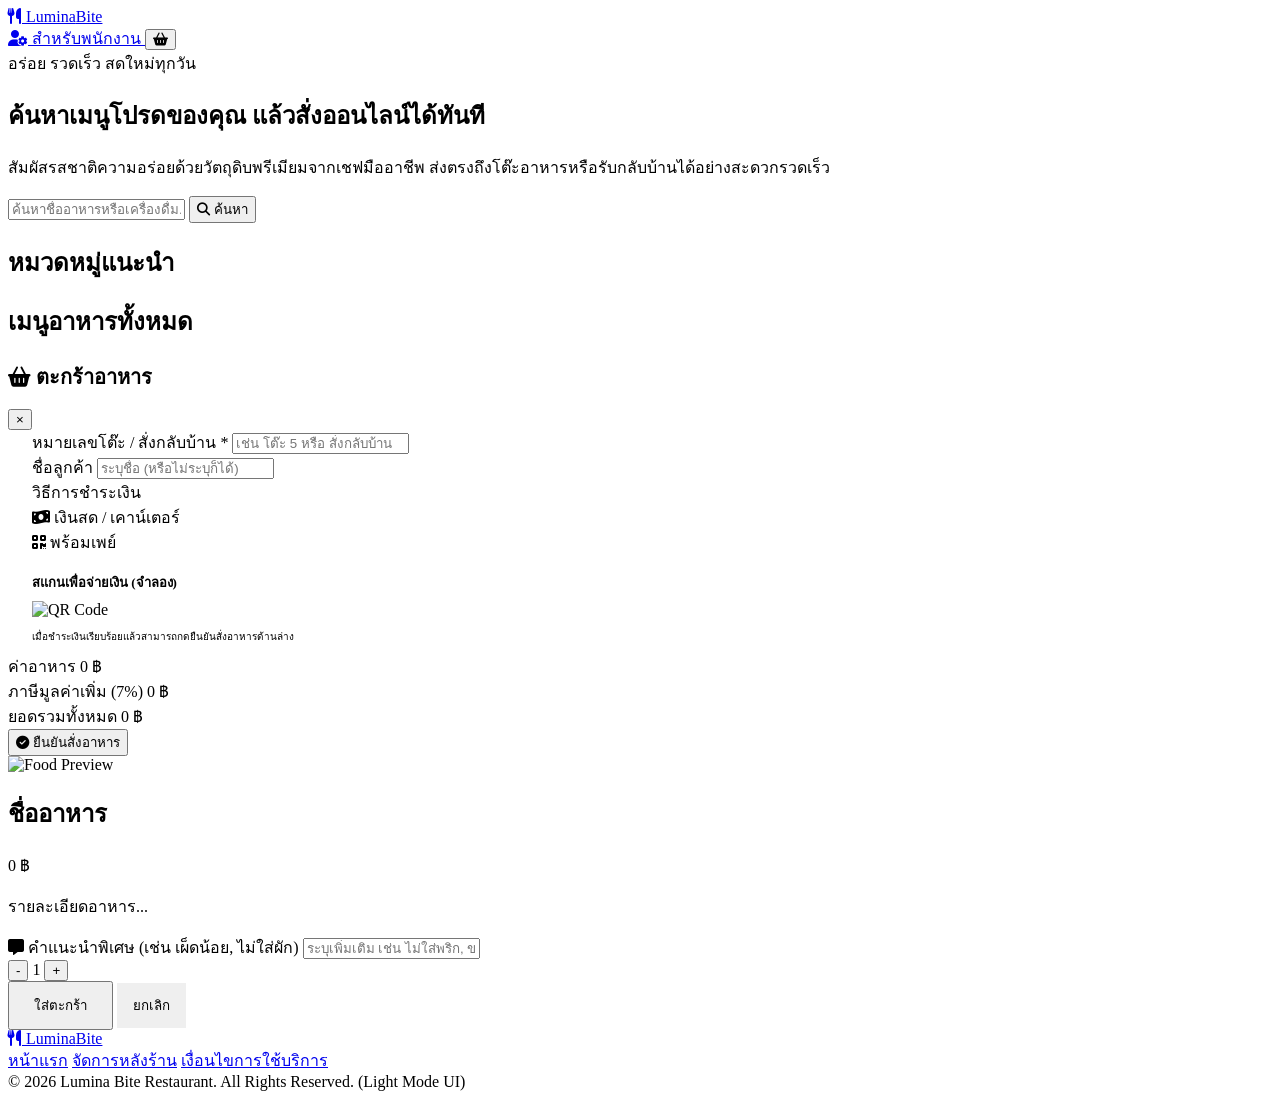
==== index.html @ dd10239e "Add files via upload" ====
<!DOCTYPE html>
<html lang="th">
<head>
  <meta charset="UTF-8">
  <meta name="viewport" content="width=device-width, initial-scale=1.0">
  <title>Lumina Bite - สั่งอาหารออนไลน์</title>
  
  <!-- FontAwesome Icons & Stylesheets -->
  <link rel="stylesheet" href="https://cdnjs.cloudflare.com/ajax/libs/font-awesome/6.4.0/css/all.min.css">
  <link rel="stylesheet" href="assets/css/style.css">
  
  <!-- Supabase CDN Script (Loads before ES6 modules) -->
  <script src="https://cdn.jsdelivr.net/npm/@supabase/supabase-js@2"></script>
</head>
<body>

  <!-- Header -->
  <header>
    <div class="nav-container">
      <a href="index.html" class="logo">
        <i class="fas fa-utensils"></i> Lumina<span>Bite</span>
      </a>
      <div class="nav-actions">
        <a href="admin.html" class="btn-secondary-outline" id="nav-admin-btn">
          <i class="fas fa-user-cog"></i> สำหรับพนักงาน
        </a>
        <button class="cart-icon-btn" id="cart-icon-btn">
          <i class="fas fa-shopping-basket"></i>
          <span class="cart-badge" id="cart-badge" style="display: none;">0</span>
        </button>
      </div>
    </div>
  </header>

  <!-- Hero Section -->
  <section class="hero">
    <div class="hero-banner">
      <div class="hero-content">
        <span class="hero-tag">อร่อย รวดเร็ว สดใหม่ทุกวัน</span>
        <h1>ค้นหาเมนูโปรดของคุณ แล้วสั่งออนไลน์ได้ทันที</h1>
        <p>สัมผัสรสชาติความอร่อยด้วยวัตถุดิบพรีเมียมจากเชฟมืออาชีพ ส่งตรงถึงโต๊ะอาหารหรือรับกลับบ้านได้อย่างสะดวกรวดเร็ว</p>
        
        <div class="search-box">
          <input type="text" id="search-input" placeholder="ค้นหาชื่ออาหารหรือเครื่องดื่ม...">
          <button id="search-btn"><i class="fas fa-search"></i> ค้นหา</button>
        </div>
      </div>
    </div>
  </section>

  <!-- Categories Slider -->
  <section class="categories-section">
    <h2 class="section-title">หมวดหมู่แนะนำ</h2>
    <div class="categories-container" id="categories-container">
      <!-- Generated by JavaScript -->
    </div>
  </section>

  <!-- Menu Grid -->
  <section class="menu-section">
    <h2 class="section-title">เมนูอาหารทั้งหมด</h2>
    <div class="menu-grid" id="menu-grid">
      <!-- Generated by JavaScript -->
    </div>
  </section>

  <!-- Cart Drawer -->
  <div class="cart-overlay" id="cart-overlay"></div>
  <div class="cart-drawer" id="cart-drawer">
    <div class="cart-header">
      <h2 style="font-size: 20px;"><i class="fas fa-shopping-basket" style="color: var(--primary);"></i> ตะกร้าอาหาร</h2>
      <button class="close-btn" id="close-cart-btn">&times;</button>
    </div>
    
    <div class="cart-body" id="cart-body">
      <!-- Dynamic cart items list -->
    </div>

    <!-- Checkout Details Form -->
    <div class="checkout-form" style="padding: 0 24px;">
      <div class="form-group">
        <label for="table-number">หมายเลขโต๊ะ / สั่งกลับบ้าน *</label>
        <input type="text" id="table-number" placeholder="เช่น โต๊ะ 5 หรือ สั่งกลับบ้าน" required>
      </div>
      <div class="form-group">
        <label for="customer-name">ชื่อลูกค้า</label>
        <input type="text" id="customer-name" placeholder="ระบุชื่อ (หรือไม่ระบุก็ได้)">
      </div>
      <div class="form-group">
        <label>วิธีการชำระเงิน</label>
        <div class="payment-method-selector">
          <div class="payment-option active" data-method="cash">
            <i class="fas fa-money-bill-wave"></i>
            <span>เงินสด / เคาน์เตอร์</span>
          </div>
          <div class="payment-option" data-method="promptpay">
            <i class="fas fa-qrcode"></i>
            <span>พร้อมเพย์</span>
          </div>
        </div>
      </div>

      <!-- PromptPay QR Code container (Simulation) -->
      <div class="promptpay-qr-container" id="promptpay-qr-container">
        <h4 style="font-size: 13px; margin-bottom: 8px;">สแกนเพื่อจ่ายเงิน (จำลอง)</h4>
        <img class="qr-image" src="https://api.qrserver.com/v1/create-qr-code/?size=150x150&data=https://lumina-bite-promptpay-demo" alt="QR Code" id="qr-image">
        <p style="font-size: 10px; color: var(--text-muted);">เมื่อชำระเงินเรียบร้อยแล้วสามารถกดยืนยันสั่งอาหารด้านล่าง</p>
      </div>
    </div>

    <div class="cart-footer">
      <div class="cart-summary-row">
        <span>ค่าอาหาร</span>
        <span id="cart-subtotal">0 ฿</span>
      </div>
      <div class="cart-summary-row">
        <span>ภาษีมูลค่าเพิ่ม (7%)</span>
        <span id="cart-tax">0 ฿</span>
      </div>
      <div class="cart-summary-row total">
        <span>ยอดรวมทั้งหมด</span>
        <span id="cart-total">0 ฿</span>
      </div>
      <button class="btn-checkout" id="checkout-btn">
        <i class="fas fa-check-circle"></i> ยืนยันสั่งอาหาร
      </button>
    </div>
  </div>

  <!-- Food Customization Modal -->
  <div class="modal" id="order-modal">
    <div class="modal-content">
      <img class="modal-banner" id="modal-img" src="" alt="Food Preview">
      <div class="modal-body">
        <h2 class="modal-title" id="modal-title">ชื่ออาหาร</h2>
        <div class="modal-price" id="modal-price">0 ฿</div>
        <p class="modal-description" id="modal-desc">รายละเอียดอาหาร...</p>
        
        <div class="form-group" style="margin-top: 16px;">
          <label for="modal-notes"><i class="fas fa-comment-alt"></i> คำแนะนำพิเศษ (เช่น เผ็ดน้อย, ไม่ใส่ผัก)</label>
          <input type="text" id="modal-notes" placeholder="ระบุเพิ่มเติม เช่น ไม่ใส่พริก, ขอซอสเพิ่ม">
        </div>
      </div>
      <div class="modal-footer">
        <div class="quantity-control">
          <button id="modal-minus-btn">-</button>
          <span id="modal-qty">1</span>
          <button id="modal-plus-btn">+</button>
        </div>
        <button class="btn-checkout" id="modal-add-btn" style="margin-top: 0; padding: 12px 24px;">
          ใส่ตะกร้า
        </button>
        <button class="btn-secondary-outline" id="modal-close-btn" style="border: none; padding: 12px 16px;">
          ยกเลิก
        </button>
      </div>
    </div>
  </div>

  <!-- Footer -->
  <footer>
    <div class="footer-content">
      <a href="index.html" class="footer-logo">
        <i class="fas fa-utensils"></i> Lumina<span>Bite</span>
      </a>
      <div class="footer-links">
        <a href="index.html">หน้าแรก</a>
        <a href="admin.html">จัดการหลังร้าน</a>
        <a href="#">เงื่อนไขการใช้บริการ</a>
      </div>
      <div class="footer-text">
        &copy; 2026 Lumina Bite Restaurant. All Rights Reserved. (Light Mode UI)
      </div>
    </div>
  </footer>

  <!-- App logic entry -->
  <script type="module" src="assets/js/app.js"></script>
</body>
</html>
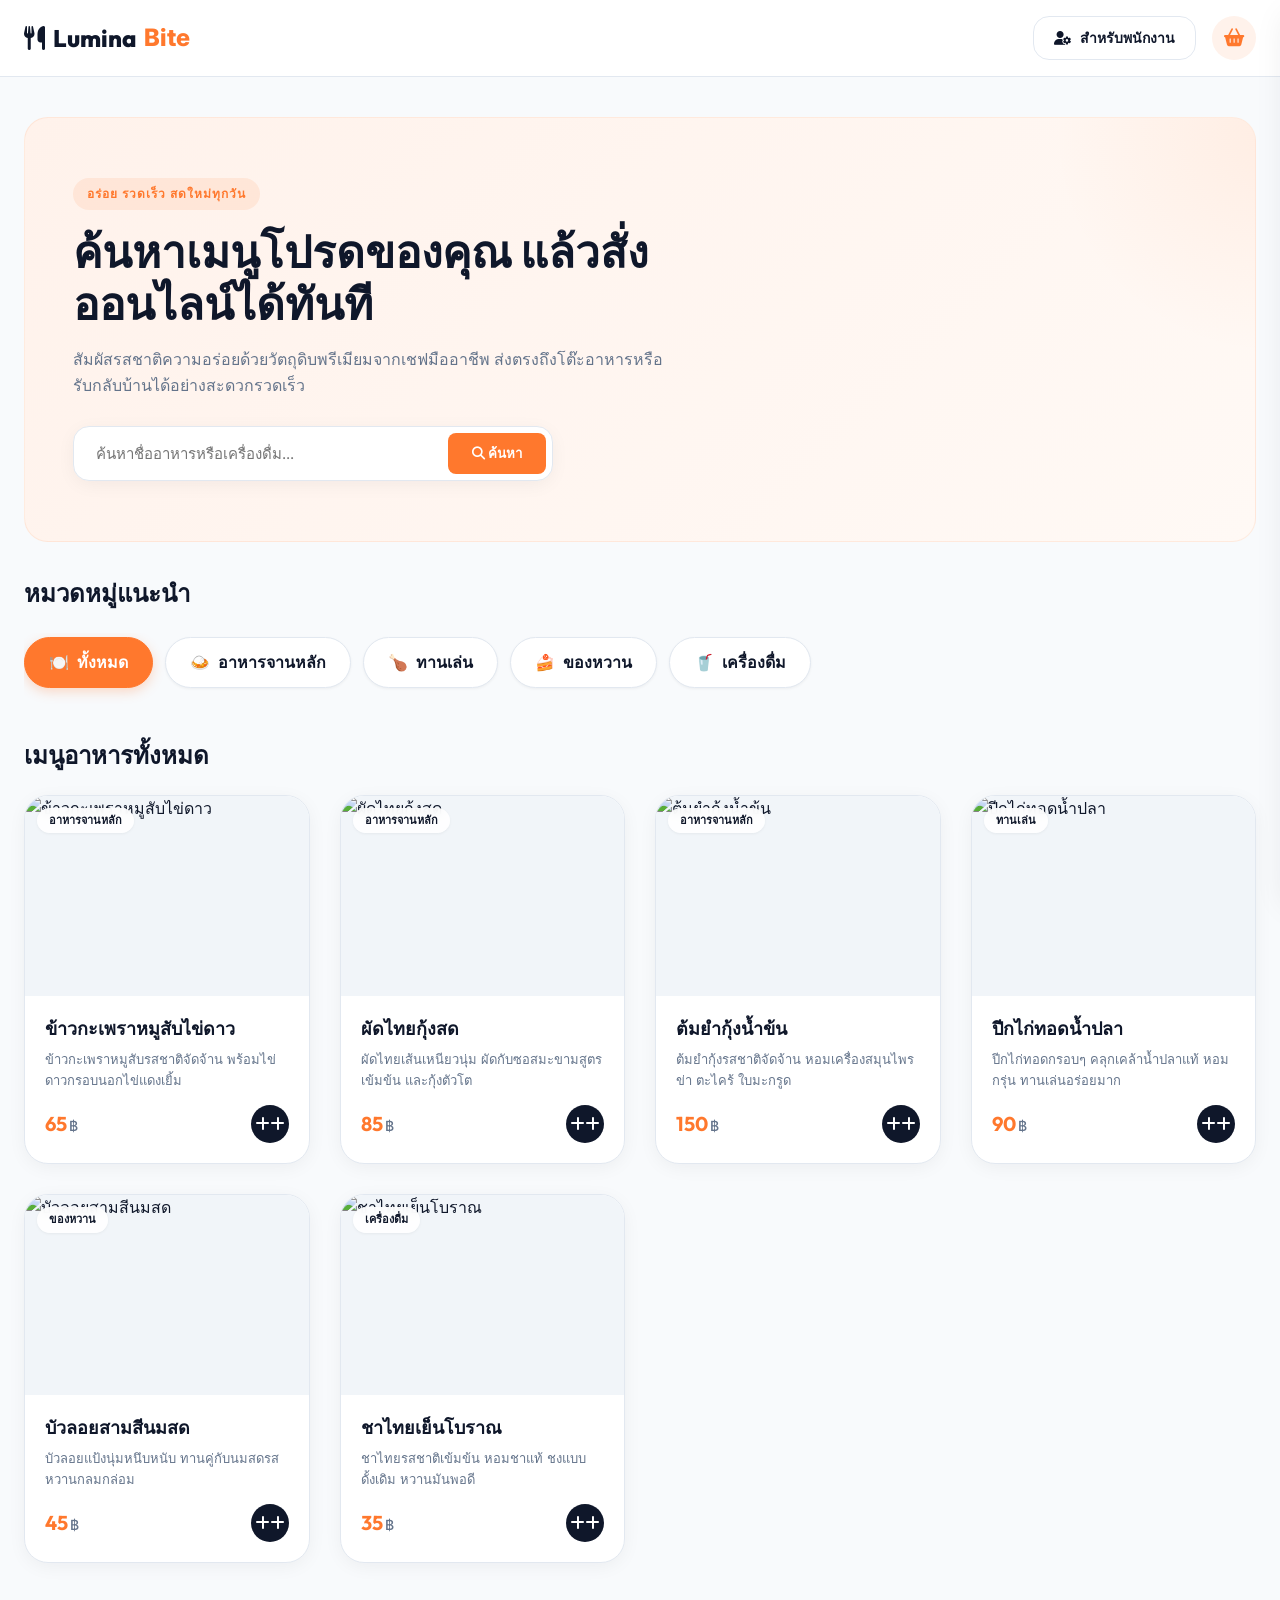
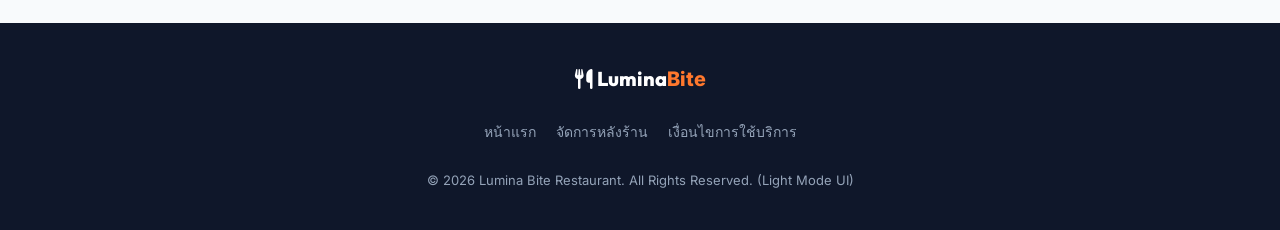
==== commit f95c5ff6: "Add files via upload" ====
--- a/index.html
+++ b/index.html
@@ -7,7 +7,7 @@
   
   <!-- FontAwesome Icons & Stylesheets -->
   <link rel="stylesheet" href="https://cdnjs.cloudflare.com/ajax/libs/font-awesome/6.4.0/css/all.min.css">
-  <link rel="stylesheet" href="assets/css/style.css">
+  <link rel="stylesheet" href="style.css">
   
   <!-- Supabase CDN Script (Loads before ES6 modules) -->
   <script src="https://cdn.jsdelivr.net/npm/@supabase/supabase-js@2"></script>
@@ -175,6 +175,6 @@
   </footer>
 
   <!-- App logic entry -->
-  <script type="module" src="assets/js/app.js"></script>
+  <script type="module" src="app.js"></script>
 </body>
 </html>
--- a/style.css
+++ b/style.css
@@ -0,0 +1,1092 @@
+@import url('https://fonts.googleapis.com/css2?family=Inter:wght@300;400;500;600;700&family=Outfit:wght@400;500;600;700;800&display=swap');
+
+/* CSS Resets & Base Variables */
+:root {
+  --primary: #ff782d;
+  --primary-hover: #e05e19;
+  --primary-light: #fff2eb;
+  --secondary: #0f172a;
+  --accent: #10b981;
+  --accent-light: #ecfdf5;
+  --bg-main: #f8fafc;
+  --bg-card: #ffffff;
+  --text-dark: #0f172a;
+  --text-muted: #64748b;
+  --text-light: #94a3b8;
+  --border: #e2e8f0;
+  --shadow-sm: 0 1px 3px 0 rgba(0, 0, 0, 0.05);
+  --shadow-md: 0 4px 20px -2px rgba(15, 23, 42, 0.06);
+  --shadow-lg: 0 10px 30px -5px rgba(15, 23, 42, 0.08);
+  --transition: all 0.3s cubic-bezier(0.4, 0, 0.2, 1);
+  --radius-sm: 8px;
+  --radius-md: 16px;
+  --radius-lg: 24px;
+}
+
+* {
+  margin: 0;
+  padding: 0;
+  box-sizing: border-box;
+  font-family: 'Inter', 'Kanit', sans-serif;
+}
+
+body {
+  background-color: var(--bg-main);
+  color: var(--text-dark);
+  line-height: 1.6;
+  overflow-x: hidden;
+}
+
+h1, h2, h3, h4, h5, h6 {
+  font-family: 'Outfit', sans-serif;
+  font-weight: 700;
+  color: var(--text-dark);
+}
+
+/* Scrollbar Customization */
+::-webkit-scrollbar {
+  width: 6px;
+  height: 6px;
+}
+::-webkit-scrollbar-track {
+  background: var(--bg-main);
+}
+::-webkit-scrollbar-thumb {
+  background: var(--border);
+  border-radius: 10px;
+}
+::-webkit-scrollbar-thumb:hover {
+  background: var(--text-light);
+}
+
+/* Animations */
+@keyframes fadeIn {
+  from { opacity: 0; transform: translateY(10px); }
+  to { opacity: 1; transform: translateY(0); }
+}
+
+@keyframes slideInRight {
+  from { transform: translateX(100%); }
+  to { transform: translateX(0); }
+}
+
+@keyframes pulse {
+  0%, 100% { transform: scale(1); }
+  50% { transform: scale(1.05); }
+}
+
+.fade-in {
+  animation: fadeIn 0.4s ease forwards;
+}
+
+/* Header & Navigation */
+header {
+  position: sticky;
+  top: 0;
+  z-index: 100;
+  background-color: rgba(255, 255, 255, 0.9);
+  backdrop-filter: blur(12px);
+  -webkit-backdrop-filter: blur(12px);
+  border-bottom: 1px solid var(--border);
+  padding: 16px 24px;
+}
+
+.nav-container {
+  max-width: 1280px;
+  margin: 0 auto;
+  display: flex;
+  justify-content: space-between;
+  align-items: center;
+}
+
+.logo {
+  font-family: 'Outfit', sans-serif;
+  font-size: 24px;
+  font-weight: 800;
+  color: var(--secondary);
+  text-decoration: none;
+  display: flex;
+  align-items: center;
+  gap: 8px;
+}
+
+.logo span {
+  color: var(--primary);
+}
+
+.nav-actions {
+  display: flex;
+  align-items: center;
+  gap: 16px;
+}
+
+.btn-secondary-outline {
+  display: flex;
+  align-items: center;
+  gap: 8px;
+  border: 1.5px solid var(--border);
+  background: transparent;
+  color: var(--text-dark);
+  padding: 10px 20px;
+  border-radius: var(--radius-md);
+  font-weight: 600;
+  cursor: pointer;
+  text-decoration: none;
+  font-size: 14px;
+  transition: var(--transition);
+}
+
+.btn-secondary-outline:hover {
+  border-color: var(--text-dark);
+  background-color: var(--bg-main);
+}
+
+.cart-icon-btn {
+  position: relative;
+  background: var(--primary-light);
+  border: none;
+  color: var(--primary);
+  width: 44px;
+  height: 44px;
+  border-radius: 50%;
+  display: flex;
+  align-items: center;
+  justify-content: center;
+  font-size: 18px;
+  cursor: pointer;
+  transition: var(--transition);
+}
+
+.cart-icon-btn:hover {
+  background: var(--primary);
+  color: #fff;
+  transform: translateY(-2px);
+}
+
+.cart-badge {
+  position: absolute;
+  top: -4px;
+  right: -4px;
+  background: var(--accent);
+  color: white;
+  font-size: 11px;
+  font-weight: 700;
+  width: 20px;
+  height: 20px;
+  border-radius: 50%;
+  display: flex;
+  align-items: center;
+  justify-content: center;
+  border: 2px solid #fff;
+  transition: var(--transition);
+}
+
+/* Hero Section */
+.hero {
+  max-width: 1280px;
+  margin: 40px auto 20px auto;
+  padding: 0 24px;
+}
+
+.hero-banner {
+  background: linear-gradient(135deg, var(--primary-light) 0%, #fff9f5 100%);
+  border-radius: var(--radius-lg);
+  padding: 60px 48px;
+  position: relative;
+  overflow: hidden;
+  border: 1px solid rgba(255, 120, 45, 0.1);
+  display: flex;
+  flex-direction: column;
+  justify-content: center;
+}
+
+.hero-banner::before {
+  content: '';
+  position: absolute;
+  top: -50%;
+  right: -20%;
+  width: 450px;
+  height: 450px;
+  border-radius: 50%;
+  background: radial-gradient(circle, rgba(255,120,45,0.08) 0%, rgba(255,255,255,0) 70%);
+}
+
+.hero-content {
+  max-width: 600px;
+  position: relative;
+  z-index: 1;
+}
+
+.hero-tag {
+  display: inline-block;
+  background: rgba(255, 120, 45, 0.1);
+  color: var(--primary);
+  padding: 6px 14px;
+  border-radius: 50px;
+  font-size: 12px;
+  font-weight: 700;
+  text-transform: uppercase;
+  letter-spacing: 1px;
+  margin-bottom: 16px;
+}
+
+.hero h1 {
+  font-size: 44px;
+  line-height: 1.2;
+  margin-bottom: 16px;
+}
+
+.hero p {
+  color: var(--text-muted);
+  font-size: 16px;
+  margin-bottom: 28px;
+}
+
+.search-box {
+  display: flex;
+  background: white;
+  border-radius: var(--radius-md);
+  padding: 6px;
+  box-shadow: var(--shadow-md);
+  border: 1px solid var(--border);
+  max-width: 480px;
+}
+
+.search-box input {
+  flex: 1;
+  border: none;
+  outline: none;
+  padding: 10px 16px;
+  font-size: 15px;
+  color: var(--text-dark);
+}
+
+.search-box button {
+  background: var(--primary);
+  color: white;
+  border: none;
+  padding: 10px 24px;
+  border-radius: var(--radius-sm);
+  font-weight: 600;
+  cursor: pointer;
+  transition: var(--transition);
+}
+
+.search-box button:hover {
+  background: var(--primary-hover);
+}
+
+/* Category Filter Slider */
+.categories-section {
+  max-width: 1280px;
+  margin: 32px auto;
+  padding: 0 24px;
+}
+
+.section-title {
+  font-size: 24px;
+  margin-bottom: 20px;
+  display: flex;
+  align-items: center;
+  justify-content: space-between;
+}
+
+.categories-container {
+  display: flex;
+  gap: 12px;
+  overflow-x: auto;
+  padding: 4px 0 16px 0;
+  scrollbar-width: none;
+}
+
+.categories-container::-webkit-scrollbar {
+  display: none;
+}
+
+.category-card {
+  flex: 0 0 auto;
+  background: white;
+  border: 1px solid var(--border);
+  padding: 12px 24px;
+  border-radius: 50px;
+  font-weight: 600;
+  cursor: pointer;
+  transition: var(--transition);
+  display: flex;
+  align-items: center;
+  gap: 8px;
+  box-shadow: var(--shadow-sm);
+}
+
+.category-card:hover {
+  border-color: var(--primary);
+  color: var(--primary);
+  transform: translateY(-1px);
+}
+
+.category-card.active {
+  background: var(--primary);
+  border-color: var(--primary);
+  color: white;
+  box-shadow: 0 4px 12px rgba(255, 120, 45, 0.25);
+}
+
+/* Menu Grid */
+.menu-section {
+  max-width: 1280px;
+  margin: 0 auto 60px auto;
+  padding: 0 24px;
+}
+
+.menu-grid {
+  display: grid;
+  grid-template-columns: repeat(auto-fill, minmax(280px, 1fr));
+  gap: 30px;
+}
+
+.menu-card {
+  background: white;
+  border-radius: var(--radius-lg);
+  overflow: hidden;
+  box-shadow: var(--shadow-md);
+  border: 1px solid var(--border);
+  transition: var(--transition);
+  display: flex;
+  flex-direction: column;
+}
+
+.menu-card:hover {
+  transform: translateY(-6px);
+  box-shadow: var(--shadow-lg);
+}
+
+.menu-image-container {
+  position: relative;
+  width: 100%;
+  height: 200px;
+  overflow: hidden;
+  background-color: #f1f5f9;
+}
+
+.menu-image {
+  width: 100%;
+  height: 100%;
+  object-fit: cover;
+  transition: var(--transition);
+}
+
+.menu-card:hover .menu-image {
+  transform: scale(1.08);
+}
+
+.menu-category-tag {
+  position: absolute;
+  top: 12px;
+  left: 12px;
+  background: rgba(255, 255, 255, 0.9);
+  backdrop-filter: blur(4px);
+  -webkit-backdrop-filter: blur(4px);
+  padding: 4px 12px;
+  border-radius: 50px;
+  font-size: 11px;
+  font-weight: 700;
+  color: var(--text-dark);
+  box-shadow: var(--shadow-sm);
+  text-transform: uppercase;
+}
+
+.menu-info {
+  padding: 20px;
+  display: flex;
+  flex-direction: column;
+  flex-grow: 1;
+}
+
+.menu-title {
+  font-size: 18px;
+  margin-bottom: 8px;
+  line-height: 1.4;
+}
+
+.menu-desc {
+  color: var(--text-muted);
+  font-size: 13px;
+  margin-bottom: 16px;
+  display: -webkit-box;
+  -webkit-line-clamp: 2;
+  -webkit-box-orient: vertical;
+  overflow: hidden;
+  height: 40px;
+}
+
+.menu-footer {
+  display: flex;
+  justify-content: space-between;
+  align-items: center;
+  margin-top: auto;
+}
+
+.menu-price {
+  font-family: 'Outfit', sans-serif;
+  font-size: 20px;
+  font-weight: 700;
+  color: var(--primary);
+}
+
+.menu-price span {
+  font-size: 14px;
+  font-weight: 500;
+  color: var(--text-muted);
+  margin-left: 2px;
+}
+
+.btn-add-cart {
+  background: var(--secondary);
+  color: white;
+  border: none;
+  width: 38px;
+  height: 38px;
+  border-radius: 50%;
+  cursor: pointer;
+  display: flex;
+  align-items: center;
+  justify-content: center;
+  transition: var(--transition);
+  font-size: 16px;
+}
+
+.btn-add-cart:hover {
+  background: var(--primary);
+  transform: rotate(90deg);
+}
+
+.menu-unavailable {
+  filter: grayscale(1);
+  opacity: 0.7;
+}
+
+.status-out-tag {
+  position: absolute;
+  top: 50%;
+  left: 50%;
+  transform: translate(-50%, -50%);
+  background: rgba(15, 23, 42, 0.8);
+  color: white;
+  padding: 8px 16px;
+  border-radius: var(--radius-sm);
+  font-weight: 700;
+  font-size: 14px;
+  letter-spacing: 1px;
+}
+
+/* Cart Slide-out Drawer */
+.cart-drawer {
+  position: fixed;
+  top: 0;
+  right: 0;
+  width: 100%;
+  max-width: 440px;
+  height: 100%;
+  background: white;
+  box-shadow: var(--shadow-lg);
+  z-index: 1000;
+  display: flex;
+  flex-direction: column;
+  transform: translateX(100%);
+  transition: transform 0.3s cubic-bezier(0.4, 0, 0.2, 1);
+}
+
+.cart-drawer.open {
+  transform: translateX(0);
+}
+
+.cart-overlay {
+  position: fixed;
+  top: 0;
+  left: 0;
+  width: 100%;
+  height: 100%;
+  background: rgba(15, 23, 42, 0.4);
+  backdrop-filter: blur(4px);
+  -webkit-backdrop-filter: blur(4px);
+  z-index: 999;
+  opacity: 0;
+  visibility: hidden;
+  transition: all 0.3s ease;
+}
+
+.cart-overlay.open {
+  opacity: 1;
+  visibility: visible;
+}
+
+.cart-header {
+  padding: 24px;
+  border-bottom: 1px solid var(--border);
+  display: flex;
+  justify-content: space-between;
+  align-items: center;
+}
+
+.close-btn {
+  background: var(--bg-main);
+  border: none;
+  width: 36px;
+  height: 36px;
+  border-radius: 50%;
+  cursor: pointer;
+  display: flex;
+  align-items: center;
+  justify-content: center;
+  color: var(--text-dark);
+  font-size: 16px;
+  transition: var(--transition);
+}
+
+.close-btn:hover {
+  background: var(--primary-light);
+  color: var(--primary);
+}
+
+.cart-body {
+  flex-grow: 1;
+  overflow-y: auto;
+  padding: 24px;
+}
+
+.cart-empty-state {
+  display: flex;
+  flex-direction: column;
+  align-items: center;
+  justify-content: center;
+  height: 80%;
+  color: var(--text-light);
+  text-align: center;
+}
+
+.cart-empty-state i {
+  font-size: 48px;
+  margin-bottom: 16px;
+  color: var(--border);
+}
+
+.cart-item {
+  display: flex;
+  gap: 16px;
+  padding-bottom: 20px;
+  margin-bottom: 20px;
+  border-bottom: 1px solid var(--border);
+  animation: fadeIn 0.3s ease forwards;
+}
+
+.cart-item-img {
+  width: 64px;
+  height: 64px;
+  object-fit: cover;
+  border-radius: var(--radius-sm);
+  background-color: #f1f5f9;
+}
+
+.cart-item-details {
+  flex-grow: 1;
+}
+
+.cart-item-title {
+  font-size: 14px;
+  font-weight: 600;
+  margin-bottom: 4px;
+}
+
+.cart-item-notes {
+  font-size: 11px;
+  color: var(--primary);
+  background: var(--primary-light);
+  padding: 2px 6px;
+  border-radius: 4px;
+  display: inline-block;
+  margin-bottom: 6px;
+}
+
+.cart-item-price {
+  font-size: 14px;
+  font-weight: 700;
+  color: var(--text-dark);
+}
+
+.cart-item-controls {
+  display: flex;
+  flex-direction: column;
+  justify-content: space-between;
+  align-items: flex-end;
+}
+
+.quantity-control {
+  display: flex;
+  align-items: center;
+  border: 1px solid var(--border);
+  border-radius: 50px;
+  background: var(--bg-main);
+  overflow: hidden;
+}
+
+.quantity-control button {
+  background: transparent;
+  border: none;
+  width: 28px;
+  height: 28px;
+  cursor: pointer;
+  font-weight: 700;
+  font-size: 14px;
+  transition: var(--transition);
+}
+
+.quantity-control button:hover {
+  background: var(--border);
+}
+
+.quantity-control span {
+  padding: 0 8px;
+  font-size: 12px;
+  font-weight: 600;
+}
+
+.btn-remove-item {
+  background: transparent;
+  border: none;
+  color: var(--text-light);
+  cursor: pointer;
+  font-size: 12px;
+  transition: var(--transition);
+}
+
+.btn-remove-item:hover {
+  color: #ef4444;
+}
+
+.checkout-form {
+  margin-top: 20px;
+  border-top: 2px dashed var(--border);
+  padding-top: 20px;
+}
+
+.form-group {
+  margin-bottom: 16px;
+}
+
+.form-group label {
+  display: block;
+  font-size: 13px;
+  font-weight: 600;
+  margin-bottom: 6px;
+  color: var(--text-dark);
+}
+
+.form-group input, .form-group select {
+  width: 100%;
+  padding: 10px 14px;
+  border: 1px solid var(--border);
+  border-radius: var(--radius-sm);
+  outline: none;
+  font-size: 14px;
+  transition: var(--transition);
+}
+
+.form-group input:focus, .form-group select:focus {
+  border-color: var(--primary);
+}
+
+.payment-method-selector {
+  display: grid;
+  grid-template-columns: 1fr 1fr;
+  gap: 12px;
+}
+
+.payment-option {
+  border: 1.5px solid var(--border);
+  border-radius: var(--radius-sm);
+  padding: 12px;
+  text-align: center;
+  cursor: pointer;
+  font-weight: 600;
+  font-size: 13px;
+  transition: var(--transition);
+  display: flex;
+  flex-direction: column;
+  align-items: center;
+  gap: 6px;
+}
+
+.payment-option i {
+  font-size: 18px;
+}
+
+.payment-option:hover {
+  border-color: var(--primary);
+  color: var(--primary);
+}
+
+.payment-option.active {
+  border-color: var(--primary);
+  background: var(--primary-light);
+  color: var(--primary);
+}
+
+.promptpay-qr-container {
+  display: none;
+  text-align: center;
+  margin: 16px 0;
+  padding: 16px;
+  background: var(--bg-main);
+  border-radius: var(--radius-md);
+  border: 1px solid var(--border);
+}
+
+.promptpay-qr-container.show {
+  display: block;
+  animation: fadeIn 0.3s ease forwards;
+}
+
+.qr-image {
+  width: 150px;
+  height: 150px;
+  margin: 0 auto 10px auto;
+  border: 4px solid white;
+  box-shadow: var(--shadow-sm);
+}
+
+.cart-footer {
+  padding: 24px;
+  border-top: 1px solid var(--border);
+  background: var(--bg-main);
+}
+
+.cart-summary-row {
+  display: flex;
+  justify-content: space-between;
+  margin-bottom: 8px;
+  font-size: 14px;
+  color: var(--text-muted);
+}
+
+.cart-summary-row.total {
+  font-size: 18px;
+  font-weight: 800;
+  color: var(--text-dark);
+  margin-top: 12px;
+  padding-top: 12px;
+  border-top: 1px solid var(--border);
+}
+
+.cart-summary-row.total span:last-child {
+  color: var(--primary);
+}
+
+.btn-checkout {
+  width: 100%;
+  background: var(--primary);
+  color: white;
+  border: none;
+  padding: 14px;
+  border-radius: var(--radius-md);
+  font-weight: 700;
+  font-size: 16px;
+  cursor: pointer;
+  margin-top: 16px;
+  transition: var(--transition);
+  display: flex;
+  justify-content: center;
+  align-items: center;
+  gap: 8px;
+  box-shadow: 0 4px 12px rgba(255, 120, 45, 0.2);
+}
+
+.btn-checkout:hover {
+  background: var(--primary-hover);
+  transform: translateY(-1px);
+}
+
+/* Customization Food Modal */
+.modal {
+  position: fixed;
+  top: 0;
+  left: 0;
+  width: 100%;
+  height: 100%;
+  background: rgba(15, 23, 42, 0.4);
+  backdrop-filter: blur(4px);
+  -webkit-backdrop-filter: blur(4px);
+  z-index: 1100;
+  display: flex;
+  align-items: center;
+  justify-content: center;
+  opacity: 0;
+  visibility: hidden;
+  transition: all 0.3s ease;
+}
+
+.modal.open {
+  opacity: 1;
+  visibility: visible;
+}
+
+.modal-content {
+  background: white;
+  width: 90%;
+  max-width: 500px;
+  border-radius: var(--radius-lg);
+  overflow: hidden;
+  box-shadow: var(--shadow-lg);
+  transform: scale(0.9);
+  transition: transform 0.3s ease;
+}
+
+.modal.open .modal-content {
+  transform: scale(1);
+}
+
+.modal-banner {
+  height: 220px;
+  width: 100%;
+  object-fit: cover;
+  background-color: #f1f5f9;
+}
+
+.modal-body {
+  padding: 24px;
+}
+
+.modal-title {
+  font-size: 22px;
+  margin-bottom: 8px;
+}
+
+.modal-price {
+  font-size: 20px;
+  font-weight: 800;
+  color: var(--primary);
+  margin-bottom: 16px;
+}
+
+.modal-description {
+  color: var(--text-muted);
+  font-size: 14px;
+  margin-bottom: 20px;
+}
+
+.modal-footer {
+  padding: 20px 24px;
+  background: var(--bg-main);
+  border-top: 1px solid var(--border);
+  display: flex;
+  justify-content: space-between;
+  align-items: center;
+}
+
+.modal-footer .quantity-control {
+  background: white;
+  border-color: var(--border);
+}
+
+.modal-footer .btn-checkout {
+  margin-top: 0;
+  width: auto;
+  padding: 10px 24px;
+}
+
+/* Footer Section */
+footer {
+  background: var(--secondary);
+  color: white;
+  padding: 40px 24px;
+  text-align: center;
+}
+
+.footer-content {
+  max-width: 1280px;
+  margin: 0 auto;
+  display: flex;
+  flex-direction: column;
+  align-items: center;
+  gap: 16px;
+}
+
+.footer-logo {
+  font-family: 'Outfit', sans-serif;
+  font-size: 20px;
+  font-weight: 800;
+  color: white;
+  text-decoration: none;
+}
+
+.footer-logo span {
+  color: var(--primary);
+}
+
+.footer-links {
+  display: flex;
+  gap: 20px;
+  margin: 10px 0;
+}
+
+.footer-links a {
+  color: var(--text-light);
+  text-decoration: none;
+  font-size: 14px;
+  transition: var(--transition);
+}
+
+.footer-links a:hover {
+  color: white;
+}
+
+.footer-text {
+  color: var(--text-light);
+  font-size: 13px;
+}
+
+/* Order Tracking Page specific UI */
+.tracking-wrapper {
+  max-width: 700px;
+  margin: 60px auto;
+  padding: 0 24px;
+}
+
+.tracking-card {
+  background: white;
+  border-radius: var(--radius-lg);
+  box-shadow: var(--shadow-md);
+  border: 1px solid var(--border);
+  padding: 40px;
+  text-align: center;
+}
+
+.tracking-order-id {
+  background: var(--bg-main);
+  color: var(--text-dark);
+  font-weight: 700;
+  padding: 6px 16px;
+  border-radius: 50px;
+  font-size: 14px;
+  display: inline-block;
+  margin-bottom: 24px;
+  border: 1px solid var(--border);
+}
+
+.timeline {
+  display: flex;
+  flex-direction: column;
+  align-items: flex-start;
+  max-width: 400px;
+  margin: 40px auto;
+  position: relative;
+}
+
+.timeline::before {
+  content: '';
+  position: absolute;
+  left: 20px;
+  top: 10px;
+  bottom: 10px;
+  width: 3px;
+  background-color: var(--border);
+}
+
+.timeline-step {
+  display: flex;
+  align-items: center;
+  margin-bottom: 30px;
+  position: relative;
+  text-align: left;
+}
+
+.timeline-step:last-child {
+  margin-bottom: 0;
+}
+
+.timeline-icon {
+  width: 44px;
+  height: 44px;
+  border-radius: 50%;
+  background: white;
+  border: 3px solid var(--border);
+  display: flex;
+  align-items: center;
+  justify-content: center;
+  z-index: 1;
+  font-size: 16px;
+  color: var(--text-light);
+  transition: var(--transition);
+}
+
+.timeline-content {
+  margin-left: 20px;
+}
+
+.timeline-title {
+  font-size: 16px;
+  font-weight: 700;
+  color: var(--text-muted);
+}
+
+.timeline-desc {
+  font-size: 13px;
+  color: var(--text-light);
+}
+
+/* Active Timeline Steps */
+.timeline-step.active .timeline-icon {
+  border-color: var(--primary);
+  background: var(--primary-light);
+  color: var(--primary);
+  box-shadow: 0 0 0 6px rgba(255, 120, 45, 0.15);
+  animation: pulse 2s infinite;
+}
+
+.timeline-step.active .timeline-title {
+  color: var(--text-dark);
+}
+
+.timeline-step.active .timeline-desc {
+  color: var(--text-muted);
+}
+
+.timeline-step.completed .timeline-icon {
+  border-color: var(--accent);
+  background: var(--accent-light);
+  color: var(--accent);
+}
+
+.timeline-step.completed .timeline-title {
+  color: var(--text-dark);
+  text-decoration: none;
+}
+
+.timeline-step.completed .timeline-desc {
+  color: var(--text-muted);
+}
+
+.timeline-progress-line {
+  position: absolute;
+  left: 20px;
+  top: 10px;
+  width: 3px;
+  background: var(--accent);
+  transition: height 0.5s ease;
+  z-index: 0;
+}
+
+/* Media Queries */
+@media (max-width: 768px) {
+  .hero-banner {
+    padding: 40px 24px;
+  }
+  .hero h1 {
+    font-size: 32px;
+  }
+  .menu-grid {
+    grid-template-columns: repeat(auto-fill, minmax(240px, 1fr));
+  }
+  .cart-drawer {
+    max-width: 100%;
+  }
+}
